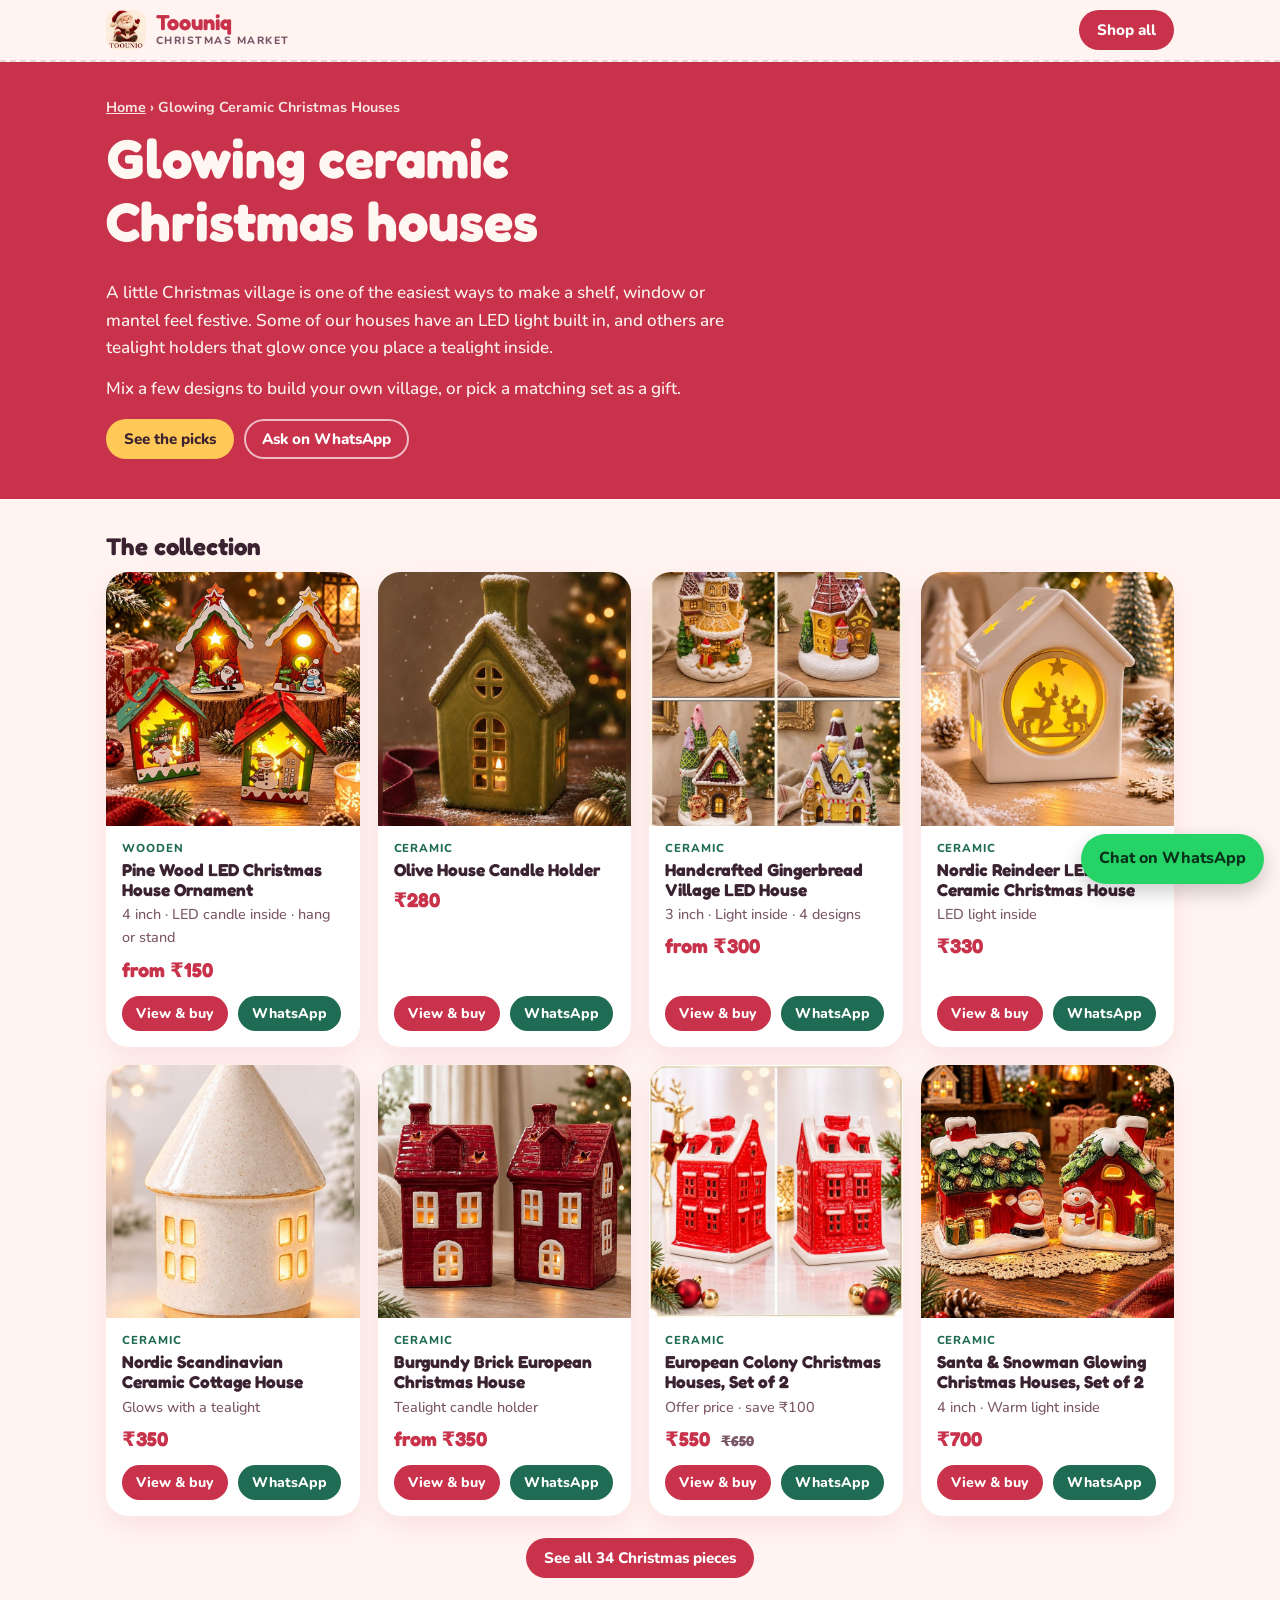
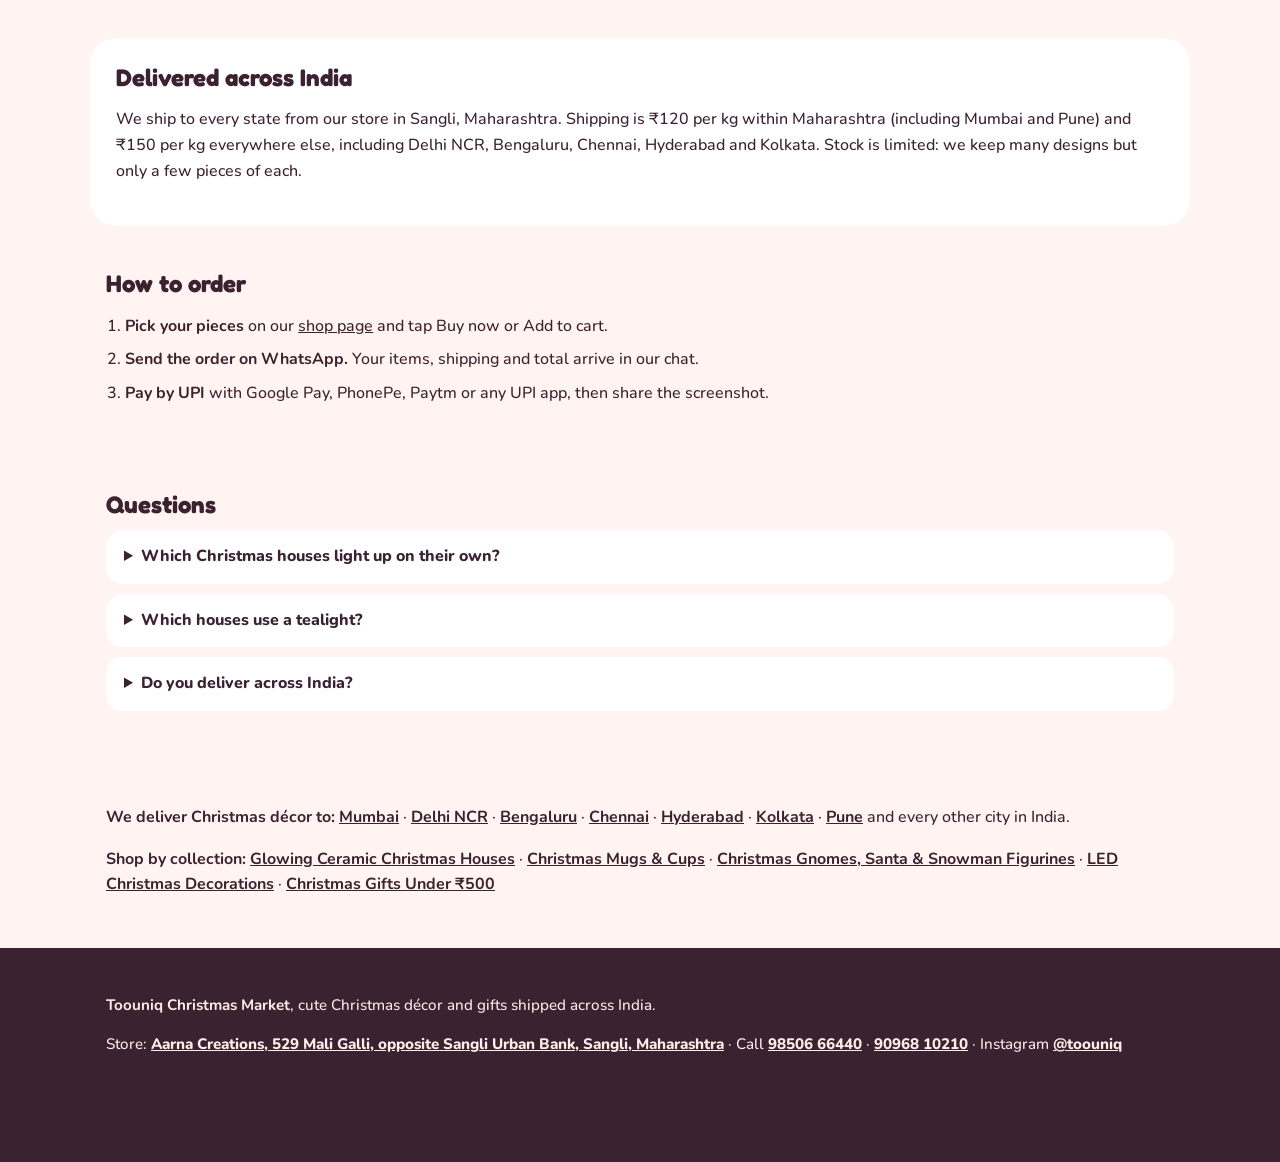
==== ceramic-christmas-houses/index.html @ 868898bf "SEO: metro city landing pages, collection pages, homepage fixes - Homepage: keyword title/meta/OG, s" ====
<!doctype html>
<html lang="en-IN">
<head>
<meta charset="utf-8">
<meta name="viewport" content="width=device-width, initial-scale=1">
<title>Glowing Ceramic Christmas Houses Online India | Toouniq</title>
<meta name="description" content="Ceramic Christmas houses that glow: LED and tealight village houses, Nordic cottages and European houses from ₹150. Delivered across India. Order on WhatsApp.">
<link rel="canonical" href="https://toouniq.github.io/toouniqxmas-/ceramic-christmas-houses/">
<meta name="theme-color" content="#c8324b">
<meta property="og:type" content="website">
<meta property="og:site_name" content="Toouniq Christmas Market">
<meta property="og:title" content="Glowing Ceramic Christmas Houses Online India | Toouniq">
<meta property="og:description" content="Ceramic Christmas houses that glow: LED and tealight village houses, Nordic cottages and European houses from ₹150. Delivered across India. Order on WhatsApp.">
<meta property="og:url" content="https://toouniq.github.io/toouniqxmas-/ceramic-christmas-houses/">
<meta property="og:image" content="https://toouniq.github.io/toouniqxmas-/og.jpg">
<meta property="og:locale" content="en_IN">
<meta name="twitter:card" content="summary_large_image">
<link rel="icon" href="../img/santa-avatar.jpg">
<link rel="preconnect" href="https://fonts.googleapis.com">
<link rel="preconnect" href="https://fonts.gstatic.com" crossorigin>
<link rel="stylesheet" href="https://fonts.googleapis.com/css2?family=Fredoka:wght@600;700&family=Nunito:wght@500;700;800&display=swap">
<link rel="stylesheet" href="../assets/pages.css">
<script type="application/ld+json">{"@context": "https://schema.org", "@graph": [{"@type": "CollectionPage", "@id": "https://toouniq.github.io/toouniqxmas-/ceramic-christmas-houses/", "url": "https://toouniq.github.io/toouniqxmas-/ceramic-christmas-houses/", "name": "Glowing Ceramic Christmas Houses Online India | Toouniq", "description": "Ceramic Christmas houses that glow: LED and tealight village houses, Nordic cottages and European houses from ₹150. Delivered across India. Order on WhatsApp.", "inLanguage": "en-IN", "isPartOf": {"@type": "WebSite", "url": "https://toouniq.github.io/toouniqxmas-/", "name": "Toouniq Christmas Market"}, "about": {"@id": "https://toouniq.github.io/toouniqxmas-/#shop"}}, {"@type": "BreadcrumbList", "itemListElement": [{"@type": "ListItem", "position": 1, "name": "Toouniq Christmas Market", "item": "https://toouniq.github.io/toouniqxmas-/"}, {"@type": "ListItem", "position": 2, "name": "Glowing Ceramic Christmas Houses", "item": "https://toouniq.github.io/toouniqxmas-/ceramic-christmas-houses/"}]}, {"@type": "ItemList", "name": "Glowing ceramic Christmas houses", "itemListElement": [{"@type": "ListItem", "position": 1, "item": {"@type": "Product", "name": "Pine Wood LED Christmas House Ornament", "image": "https://toouniq.github.io/toouniqxmas-/img/pine-house-all.jpg", "material": "Wooden", "brand": {"@type": "Brand", "name": "Toouniq"}, "url": "https://toouniq.github.io/toouniqxmas-/#pine-wood-led-christmas-house-ornament", "offers": {"@type": "AggregateOffer", "lowPrice": "150", "highPrice": "600", "offerCount": 5, "priceCurrency": "INR", "availability": "https://schema.org/InStock", "url": "https://toouniq.github.io/toouniqxmas-/#pine-wood-led-christmas-house-ornament"}}}, {"@type": "ListItem", "position": 2, "item": {"@type": "Product", "name": "Olive House Candle Holder", "image": "https://toouniq.github.io/toouniqxmas-/img/olive-house-candle-holder.jpg", "material": "Ceramic", "brand": {"@type": "Brand", "name": "Toouniq"}, "url": "https://toouniq.github.io/toouniqxmas-/#olive-house-candle-holder", "offers": {"@type": "Offer", "price": "280", "priceCurrency": "INR", "availability": "https://schema.org/InStock", "url": "https://toouniq.github.io/toouniqxmas-/#olive-house-candle-holder"}}}, {"@type": "ListItem", "position": 3, "item": {"@type": "Product", "name": "Handcrafted Gingerbread Village LED House", "image": "https://toouniq.github.io/toouniqxmas-/img/gb-house-set4.jpg", "material": "Ceramic", "brand": {"@type": "Brand", "name": "Toouniq"}, "url": "https://toouniq.github.io/toouniqxmas-/#handcrafted-gingerbread-village-led-house", "offers": {"@type": "AggregateOffer", "lowPrice": "300", "highPrice": "1000", "offerCount": 5, "priceCurrency": "INR", "availability": "https://schema.org/InStock", "url": "https://toouniq.github.io/toouniqxmas-/#handcrafted-gingerbread-village-led-house"}}}, {"@type": "ListItem", "position": 4, "item": {"@type": "Product", "name": "Nordic Reindeer LED Ceramic Christmas House", "image": "https://toouniq.github.io/toouniqxmas-/img/nordic-reindeer-led-house.jpg", "material": "Ceramic", "brand": {"@type": "Brand", "name": "Toouniq"}, "url": "https://toouniq.github.io/toouniqxmas-/#nordic-reindeer-led-ceramic-christmas-house", "offers": {"@type": "Offer", "price": "330", "priceCurrency": "INR", "availability": "https://schema.org/InStock", "url": "https://toouniq.github.io/toouniqxmas-/#nordic-reindeer-led-ceramic-christmas-house"}}}, {"@type": "ListItem", "position": 5, "item": {"@type": "Product", "name": "Nordic Scandinavian Ceramic Cottage House", "image": "https://toouniq.github.io/toouniqxmas-/img/nordic-cottage-1.jpg", "material": "Ceramic", "brand": {"@type": "Brand", "name": "Toouniq"}, "url": "https://toouniq.github.io/toouniqxmas-/#nordic-scandinavian-ceramic-cottage-house", "offers": {"@type": "Offer", "price": "350", "priceCurrency": "INR", "availability": "https://schema.org/InStock", "url": "https://toouniq.github.io/toouniqxmas-/#nordic-scandinavian-ceramic-cottage-house"}}}, {"@type": "ListItem", "position": 6, "item": {"@type": "Product", "name": "Burgundy Brick European Christmas House", "image": "https://toouniq.github.io/toouniqxmas-/img/brick-house-pair.jpg", "material": "Ceramic", "brand": {"@type": "Brand", "name": "Toouniq"}, "url": "https://toouniq.github.io/toouniqxmas-/#burgundy-brick-european-christmas-house", "offers": {"@type": "AggregateOffer", "lowPrice": "350", "highPrice": "600", "offerCount": 2, "priceCurrency": "INR", "availability": "https://schema.org/InStock", "url": "https://toouniq.github.io/toouniqxmas-/#burgundy-brick-european-christmas-house"}}}, {"@type": "ListItem", "position": 7, "item": {"@type": "Product", "name": "European Colony Christmas Houses, Set of 2", "image": "https://toouniq.github.io/toouniqxmas-/img/european-colony-houses.jpg", "material": "Ceramic", "brand": {"@type": "Brand", "name": "Toouniq"}, "url": "https://toouniq.github.io/toouniqxmas-/#european-colony-christmas-houses-set-of-2", "offers": {"@type": "Offer", "price": "550", "priceCurrency": "INR", "availability": "https://schema.org/InStock", "url": "https://toouniq.github.io/toouniqxmas-/#european-colony-christmas-houses-set-of-2"}}}, {"@type": "ListItem", "position": 8, "item": {"@type": "Product", "name": "Santa & Snowman Glowing Christmas Houses, Set of 2", "image": "https://toouniq.github.io/toouniqxmas-/img/santa-snowman-glow-houses.jpg", "material": "Ceramic", "brand": {"@type": "Brand", "name": "Toouniq"}, "url": "https://toouniq.github.io/toouniqxmas-/#santa-snowman-glowing-christmas-houses-set-of-2", "offers": {"@type": "Offer", "price": "700", "priceCurrency": "INR", "availability": "https://schema.org/InStock", "url": "https://toouniq.github.io/toouniqxmas-/#santa-snowman-glowing-christmas-houses-set-of-2"}}}]}, {"@type": "FAQPage", "mainEntity": [{"@type": "Question", "name": "Which Christmas houses light up on their own?", "acceptedAnswer": {"@type": "Answer", "text": "The Nordic Reindeer LED Ceramic Christmas House, the Santa & Snowman Glowing Christmas Houses, the Handcrafted Gingerbread Village LED Houses and the Pine Wood LED cottages have a light inside."}}, {"@type": "Question", "name": "Which houses use a tealight?", "acceptedAnswer": {"@type": "Answer", "text": "The Burgundy Brick European Christmas House, the Olive House Candle Holder and the Nordic Scandinavian Ceramic Cottage are tealight holders that glow when you place a tealight inside."}}, {"@type": "Question", "name": "Do you deliver across India?", "acceptedAnswer": {"@type": "Answer", "text": "Yes. Shipping is ₹120 per kg within Maharashtra and ₹150 per kg for all other states, rounded up to the next full kg."}}]}]}</script>
</head>
<body>
<header class="top"><div class="wrap">
  <a class="brand" href="../"><img src="../img/toouniq-logo.jpg" alt="Toouniq logo" width="40" height="40"><span><b>Toouniq</b><small>Christmas Market</small></span></a>
  <a class="b b-cran" href="../#shop">Shop all</a>
</div></header>
<main>
<section class="hero"><div class="wrap">
  <nav class="crumbs" aria-label="Breadcrumb"><a href="../">Home</a> › <span>Glowing Ceramic Christmas Houses</span></nav>
  <h1>Glowing ceramic Christmas houses</h1>
  <p class="lead">A little Christmas village is one of the easiest ways to make a shelf, window or mantel feel festive. Some of our houses have an LED light built in, and others are tealight holders that glow once you place a tealight inside.</p><p class="lead">Mix a few designs to build your own village, or pick a matching set as a gift.</p>
  <div class="acts"><a class="b b-gold" href="#picks">See the picks</a><a class="b b-ghost" href="https://wa.me/919096810210?text=Hi%20Toouniq%21%20I%20have%20a%20question%20about%20Christmas%20d%C3%A9cor." target="_blank" rel="noopener">Ask on WhatsApp</a></div>
</div></section>
<section class="wrap sec" id="picks">
  <h2>The collection</h2>
  <div class="grid">
<article class="pc">
  <a href="../#pine-wood-led-christmas-house-ornament"><img src="../img/pine-house-all.jpg" alt="Pine Wood LED Christmas House Ornament, wooden Christmas décor" width="400" height="400" loading="lazy"></a>
  <div class="pi"><span class="mat">Wooden</span>
    <h3><a href="../#pine-wood-led-christmas-house-ornament">Pine Wood LED Christmas House Ornament</a></h3>
    <p class="note">4 inch · LED candle inside · hang or stand</p>
    <p class="price">from ₹150</p>
    <div class="acts"><a class="b b-cran" href="../#pine-wood-led-christmas-house-ornament">View &amp; buy</a><a class="b b-pine" href="https://wa.me/919096810210?text=Hi%20Toouniq%21%20I%27d%20like%20to%20order%3A%20Pine%20Wood%20LED%20Christmas%20House%20Ornament%20%28from%20%E2%82%B9150%29." target="_blank" rel="noopener">WhatsApp</a></div>
  </div>
</article>
<article class="pc">
  <a href="../#olive-house-candle-holder"><img src="../img/olive-house-candle-holder.jpg" alt="Olive House Candle Holder, ceramic Christmas décor" width="400" height="400" loading="lazy"></a>
  <div class="pi"><span class="mat">Ceramic</span>
    <h3><a href="../#olive-house-candle-holder">Olive House Candle Holder</a></h3>
    
    <p class="price">₹280</p>
    <div class="acts"><a class="b b-cran" href="../#olive-house-candle-holder">View &amp; buy</a><a class="b b-pine" href="https://wa.me/919096810210?text=Hi%20Toouniq%21%20I%27d%20like%20to%20order%3A%20Olive%20House%20Candle%20Holder%20%28%E2%82%B9280%29." target="_blank" rel="noopener">WhatsApp</a></div>
  </div>
</article>
<article class="pc">
  <a href="../#handcrafted-gingerbread-village-led-house"><img src="../img/gb-house-set4.jpg" alt="Handcrafted Gingerbread Village LED House, ceramic Christmas décor" width="400" height="400" loading="lazy"></a>
  <div class="pi"><span class="mat">Ceramic</span>
    <h3><a href="../#handcrafted-gingerbread-village-led-house">Handcrafted Gingerbread Village LED House</a></h3>
    <p class="note">3 inch · Light inside · 4 designs</p>
    <p class="price">from ₹300</p>
    <div class="acts"><a class="b b-cran" href="../#handcrafted-gingerbread-village-led-house">View &amp; buy</a><a class="b b-pine" href="https://wa.me/919096810210?text=Hi%20Toouniq%21%20I%27d%20like%20to%20order%3A%20Handcrafted%20Gingerbread%20Village%20LED%20House%20%28from%20%E2%82%B9300%29." target="_blank" rel="noopener">WhatsApp</a></div>
  </div>
</article>
<article class="pc">
  <a href="../#nordic-reindeer-led-ceramic-christmas-house"><img src="../img/nordic-reindeer-led-house.jpg" alt="Nordic Reindeer LED Ceramic Christmas House, ceramic Christmas décor" width="400" height="400" loading="lazy"></a>
  <div class="pi"><span class="mat">Ceramic</span>
    <h3><a href="../#nordic-reindeer-led-ceramic-christmas-house">Nordic Reindeer LED Ceramic Christmas House</a></h3>
    <p class="note">LED light inside</p>
    <p class="price">₹330</p>
    <div class="acts"><a class="b b-cran" href="../#nordic-reindeer-led-ceramic-christmas-house">View &amp; buy</a><a class="b b-pine" href="https://wa.me/919096810210?text=Hi%20Toouniq%21%20I%27d%20like%20to%20order%3A%20Nordic%20Reindeer%20LED%20Ceramic%20Christmas%20House%20%28%E2%82%B9330%29." target="_blank" rel="noopener">WhatsApp</a></div>
  </div>
</article>
<article class="pc">
  <a href="../#nordic-scandinavian-ceramic-cottage-house"><img src="../img/nordic-cottage-1.jpg" alt="Nordic Scandinavian Ceramic Cottage House, ceramic Christmas décor" width="400" height="400" loading="lazy"></a>
  <div class="pi"><span class="mat">Ceramic</span>
    <h3><a href="../#nordic-scandinavian-ceramic-cottage-house">Nordic Scandinavian Ceramic Cottage House</a></h3>
    <p class="note">Glows with a tealight</p>
    <p class="price">₹350</p>
    <div class="acts"><a class="b b-cran" href="../#nordic-scandinavian-ceramic-cottage-house">View &amp; buy</a><a class="b b-pine" href="https://wa.me/919096810210?text=Hi%20Toouniq%21%20I%27d%20like%20to%20order%3A%20Nordic%20Scandinavian%20Ceramic%20Cottage%20House%20%28%E2%82%B9350%29." target="_blank" rel="noopener">WhatsApp</a></div>
  </div>
</article>
<article class="pc">
  <a href="../#burgundy-brick-european-christmas-house"><img src="../img/brick-house-pair.jpg" alt="Burgundy Brick European Christmas House, ceramic Christmas décor" width="400" height="400" loading="lazy"></a>
  <div class="pi"><span class="mat">Ceramic</span>
    <h3><a href="../#burgundy-brick-european-christmas-house">Burgundy Brick European Christmas House</a></h3>
    <p class="note">Tealight candle holder</p>
    <p class="price">from ₹350</p>
    <div class="acts"><a class="b b-cran" href="../#burgundy-brick-european-christmas-house">View &amp; buy</a><a class="b b-pine" href="https://wa.me/919096810210?text=Hi%20Toouniq%21%20I%27d%20like%20to%20order%3A%20Burgundy%20Brick%20European%20Christmas%20House%20%28from%20%E2%82%B9350%29." target="_blank" rel="noopener">WhatsApp</a></div>
  </div>
</article>
<article class="pc">
  <a href="../#european-colony-christmas-houses-set-of-2"><img src="../img/european-colony-houses.jpg" alt="European Colony Christmas Houses, Set of 2, ceramic Christmas décor" width="400" height="400" loading="lazy"></a>
  <div class="pi"><span class="mat">Ceramic</span>
    <h3><a href="../#european-colony-christmas-houses-set-of-2">European Colony Christmas Houses, Set of 2</a></h3>
    <p class="note">Offer price · save ₹100</p>
    <p class="price">₹550 <s>₹650</s></p>
    <div class="acts"><a class="b b-cran" href="../#european-colony-christmas-houses-set-of-2">View &amp; buy</a><a class="b b-pine" href="https://wa.me/919096810210?text=Hi%20Toouniq%21%20I%27d%20like%20to%20order%3A%20European%20Colony%20Christmas%20Houses%2C%20Set%20of%202%20%28%E2%82%B9550%29." target="_blank" rel="noopener">WhatsApp</a></div>
  </div>
</article>
<article class="pc">
  <a href="../#santa-snowman-glowing-christmas-houses-set-of-2"><img src="../img/santa-snowman-glow-houses.jpg" alt="Santa &amp; Snowman Glowing Christmas Houses, Set of 2, ceramic Christmas décor" width="400" height="400" loading="lazy"></a>
  <div class="pi"><span class="mat">Ceramic</span>
    <h3><a href="../#santa-snowman-glowing-christmas-houses-set-of-2">Santa &amp; Snowman Glowing Christmas Houses, Set of 2</a></h3>
    <p class="note">4 inch · Warm light inside</p>
    <p class="price">₹700</p>
    <div class="acts"><a class="b b-cran" href="../#santa-snowman-glowing-christmas-houses-set-of-2">View &amp; buy</a><a class="b b-pine" href="https://wa.me/919096810210?text=Hi%20Toouniq%21%20I%27d%20like%20to%20order%3A%20Santa%20%26%20Snowman%20Glowing%20Christmas%20Houses%2C%20Set%20of%202%20%28%E2%82%B9700%29." target="_blank" rel="noopener">WhatsApp</a></div>
  </div>
</article>
  </div>
  <p class="more"><a class="b b-cran" href="../#shop">See all 34 Christmas pieces</a></p>
</section>
<section class="wrap sec panel">
  <h2>Delivered across India</h2>
  <p>We ship to every state from our store in Sangli, Maharashtra. Shipping is ₹120 per kg within Maharashtra (including Mumbai and Pune) and ₹150 per kg everywhere else, including Delhi NCR, Bengaluru, Chennai, Hyderabad and Kolkata. Stock is limited: we keep many designs but only a few pieces of each.</p>
</section>
<section class="wrap sec">
  <h2>How to order</h2>
  <ol class="steps">
    <li><b>Pick your pieces</b> on our <a href="../#shop">shop page</a> and tap Buy now or Add to cart.</li>
    <li><b>Send the order on WhatsApp.</b> Your items, shipping and total arrive in our chat.</li>
    <li><b>Pay by UPI</b> with Google Pay, PhonePe, Paytm or any UPI app, then share the screenshot.</li>
  </ol>
</section>
<section class="wrap sec faq">
  <h2>Questions</h2>
  <details><summary>Which Christmas houses light up on their own?</summary><p>The Nordic Reindeer LED Ceramic Christmas House, the Santa &amp; Snowman Glowing Christmas Houses, the Handcrafted Gingerbread Village LED Houses and the Pine Wood LED cottages have a light inside.</p></details><details><summary>Which houses use a tealight?</summary><p>The Burgundy Brick European Christmas House, the Olive House Candle Holder and the Nordic Scandinavian Ceramic Cottage are tealight holders that glow when you place a tealight inside.</p></details><details><summary>Do you deliver across India?</summary><p>Yes. Shipping is ₹120 per kg within Maharashtra and ₹150 per kg for all other states, rounded up to the next full kg.</p></details>
</section>
<section class="wrap sec links">
  <p><b>We deliver Christmas décor to:</b> <a href="../christmas-decor-mumbai/">Mumbai</a> · <a href="../christmas-decor-delhi-ncr/">Delhi NCR</a> · <a href="../christmas-decor-bengaluru/">Bengaluru</a> · <a href="../christmas-decor-chennai/">Chennai</a> · <a href="../christmas-decor-hyderabad/">Hyderabad</a> · <a href="../christmas-decor-kolkata/">Kolkata</a> · <a href="../christmas-decor-pune/">Pune</a> and every other city in India.</p>
  <p><b>Shop by collection:</b> <a href="../ceramic-christmas-houses/">Glowing Ceramic Christmas Houses</a> · <a href="../christmas-mugs/">Christmas Mugs & Cups</a> · <a href="../christmas-gnomes-santa-snowman/">Christmas Gnomes, Santa & Snowman Figurines</a> · <a href="../christmas-led-decorations/">LED Christmas Decorations</a> · <a href="../christmas-gifts-under-500/">Christmas Gifts Under ₹500</a></p>
</section>
</main>
<footer class="foot"><div class="wrap">
  <p><b>Toouniq Christmas Market</b>, cute Christmas décor and gifts shipped across India.</p>
  <p>Store: <a href="https://maps.app.goo.gl/FKpYqjHd3P21dk3g6" target="_blank" rel="noopener">Aarna Creations, 529 Mali Galli, opposite Sangli Urban Bank, Sangli, Maharashtra</a> · Call <a href="tel:+919850666440">98506 66440</a> · <a href="tel:+919096810210">90968 10210</a> · Instagram <a href="https://www.instagram.com/toouniq/" target="_blank" rel="noopener">@toouniq</a></p>
</div></footer>
<a class="fab" href="https://wa.me/919096810210" target="_blank" rel="noopener" aria-label="Chat on WhatsApp">Chat on WhatsApp</a>
</body>
</html>
---- assets/pages.css ----
:root{--bg:#fff4f1;--surface:#fff;--surface-2:#ffe8e3;--ink:#3b2230;--soft:#7b5667;--line:#3b223022;--cran:#c8324b;--pine:#1f6b53;--gold:#ffc857;--fd:"Fredoka","Trebuchet MS",system-ui,sans-serif;--fb:"Nunito",system-ui,-apple-system,"Segoe UI",sans-serif}
*,*::before,*::after{box-sizing:border-box}
body{margin:0;background:var(--bg);color:var(--ink);font:500 16px/1.6 var(--fb)}
h1,h2,h3{font-family:var(--fd);line-height:1.15;margin:0 0 .5em}
a{color:inherit}
img{max-width:100%;height:auto;display:block}
.wrap{max-width:1100px;margin-inline:auto;padding-inline:16px}
.top{position:sticky;top:0;z-index:5;background:#fff4f1ee;backdrop-filter:blur(8px);border-bottom:2px dashed var(--line)}
.top .wrap{display:flex;align-items:center;justify-content:space-between;gap:12px;padding-block:10px}
.brand{display:flex;align-items:center;gap:10px;text-decoration:none}
.brand img{border-radius:12px}
.brand b{display:block;font:700 1.35rem/1 var(--fd);color:var(--cran)}
.brand small{display:block;font:800 .66rem/1.3 var(--fb);letter-spacing:.14em;text-transform:uppercase;color:var(--soft)}
.b{display:inline-flex;align-items:center;justify-content:center;border-radius:999px;padding:10px 18px;font:800 .95rem var(--fb);text-decoration:none;border:0}
.b-cran{background:var(--cran);color:#fff}.b-pine{background:var(--pine);color:#fff}.b-gold{background:var(--gold);color:#3b2230}.b-ghost{color:#fff;box-shadow:inset 0 0 0 2px #fffa}
.hero{background:var(--cran);color:#fff7f2;padding:34px 0 40px}
.hero h1{font-size:clamp(2rem,5.5vw,3.4rem);max-width:20ch;margin-top:8px}
.crumbs{font-weight:700;font-size:.9rem;opacity:.9}.crumbs a{color:inherit}
.lead{max-width:62ch;font-size:1.07rem;margin:0 0 .8em}
.acts{display:flex;flex-wrap:wrap;gap:10px;margin-top:16px}
.sec{padding-block:34px}
.grid{display:grid;grid-template-columns:repeat(auto-fill,minmax(230px,1fr));gap:18px}
.pc{background:var(--surface);border-radius:22px;overflow:hidden;box-shadow:0 10px 26px #c8324b18;display:flex;flex-direction:column}
.pc img{aspect-ratio:1;object-fit:cover;width:100%;background:var(--surface-2)}
.pi{padding:14px 16px 16px;display:flex;flex-direction:column;gap:4px;flex:1}
.pi h3{font-size:1.08rem;margin:0}.pi h3 a{text-decoration:none}
.mat{font:800 .72rem var(--fb);letter-spacing:.08em;text-transform:uppercase;color:var(--pine)}
.note{color:var(--soft);font-size:.9rem;margin:0}
.price{font:700 1.25rem var(--fd);color:var(--cran);margin:4px 0 0}.price s{color:var(--soft);font-size:.9rem;margin-left:6px}
.pi .acts{margin-top:auto;padding-top:10px}.pi .b{padding:8px 14px;font-size:.88rem}
.more{text-align:center;margin-top:22px}
.panel{background:var(--surface);border-radius:26px;padding:26px;margin-block:10px}
table{border-collapse:collapse;width:100%;margin:12px 0;font-size:.95rem}
th,td{text-align:left;padding:10px 8px;border-bottom:1px solid var(--line)}th{font-weight:800}
.steps{padding-left:1.2em}.steps li{margin-bottom:8px}
.faq details{background:var(--surface);border-radius:16px;padding:14px 18px;margin-bottom:10px}
.faq summary{font-weight:800;cursor:pointer}.faq details p{margin:.6em 0 0}
.links a{font-weight:700}
.foot{background:var(--ink);color:#fdeee9;padding:30px 0 90px;font-size:.95rem}.foot a{color:inherit;font-weight:800}
.fab{position:fixed;right:16px;bottom:16px;background:#25d366;color:#08331a;font-weight:800;padding:12px 18px;border-radius:999px;text-decoration:none;box-shadow:0 8px 20px #0003}
:focus-visible{outline:3px solid var(--pine);outline-offset:3px}
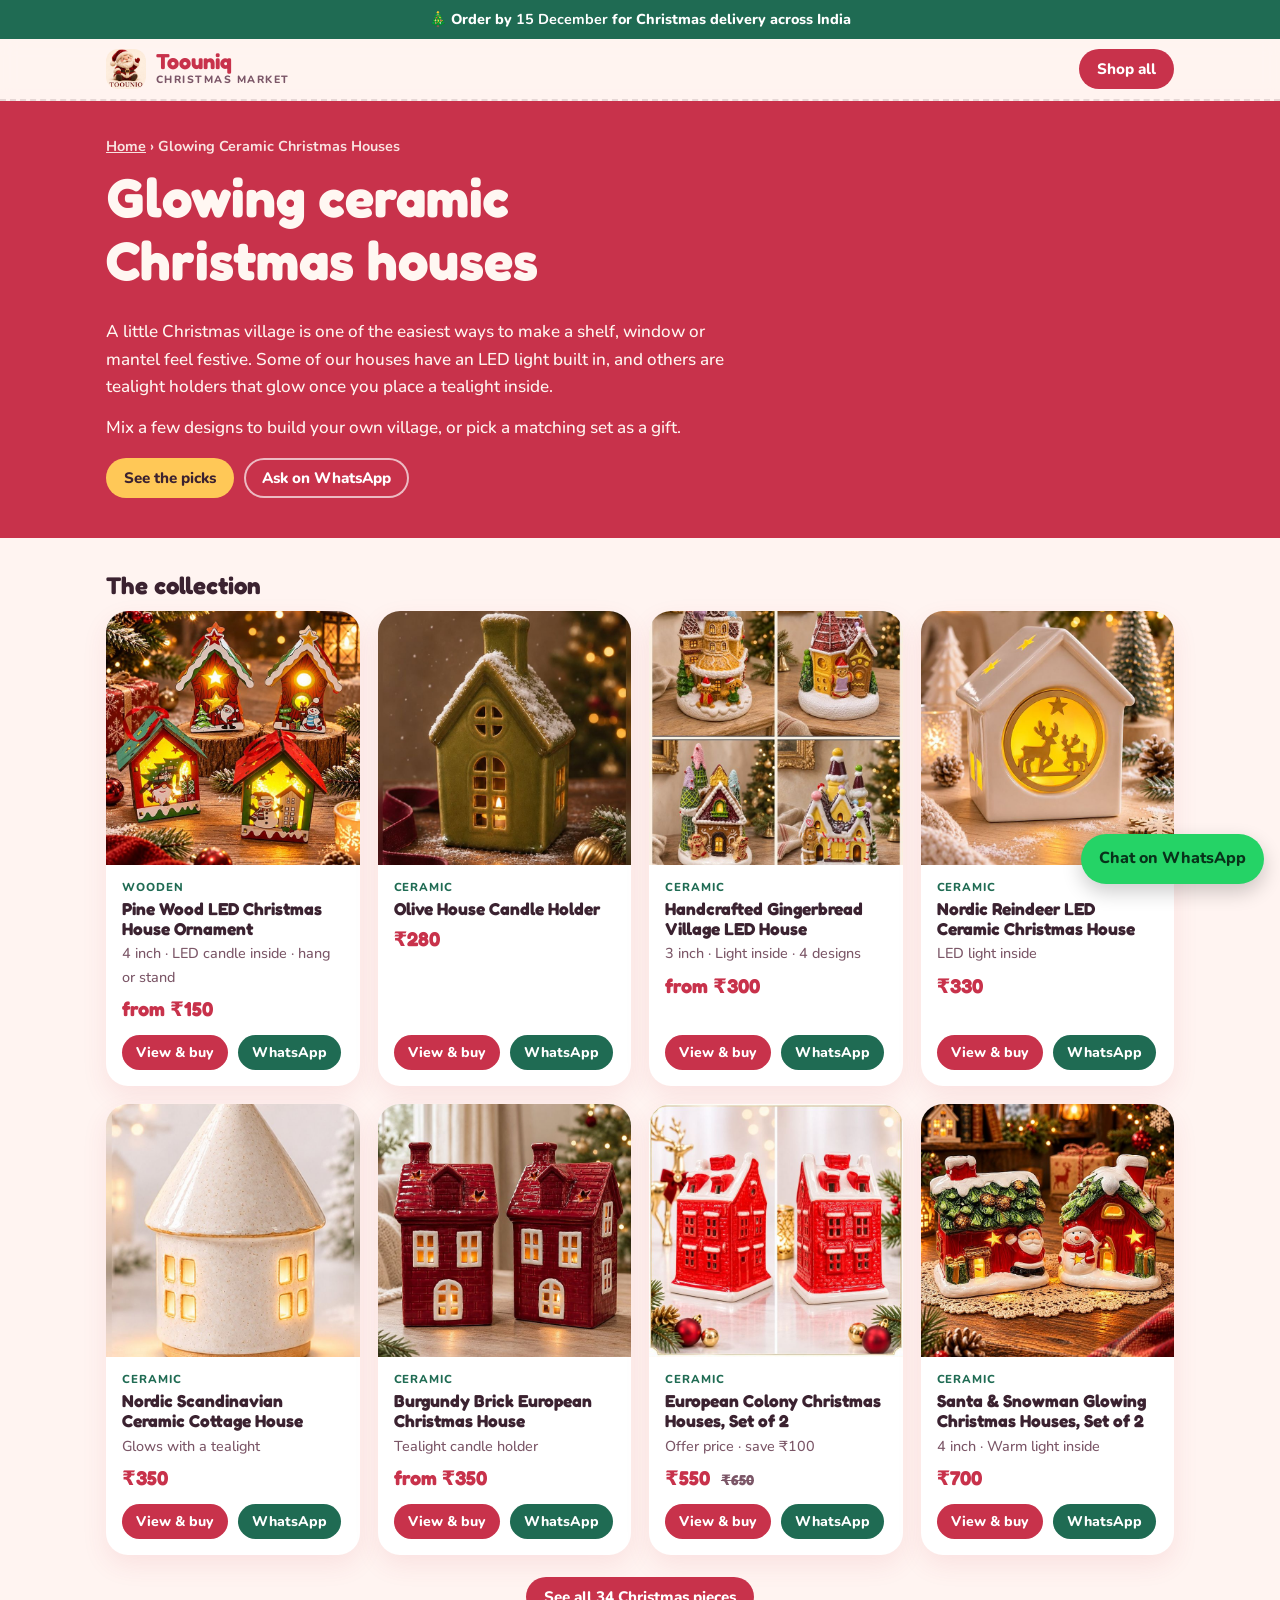
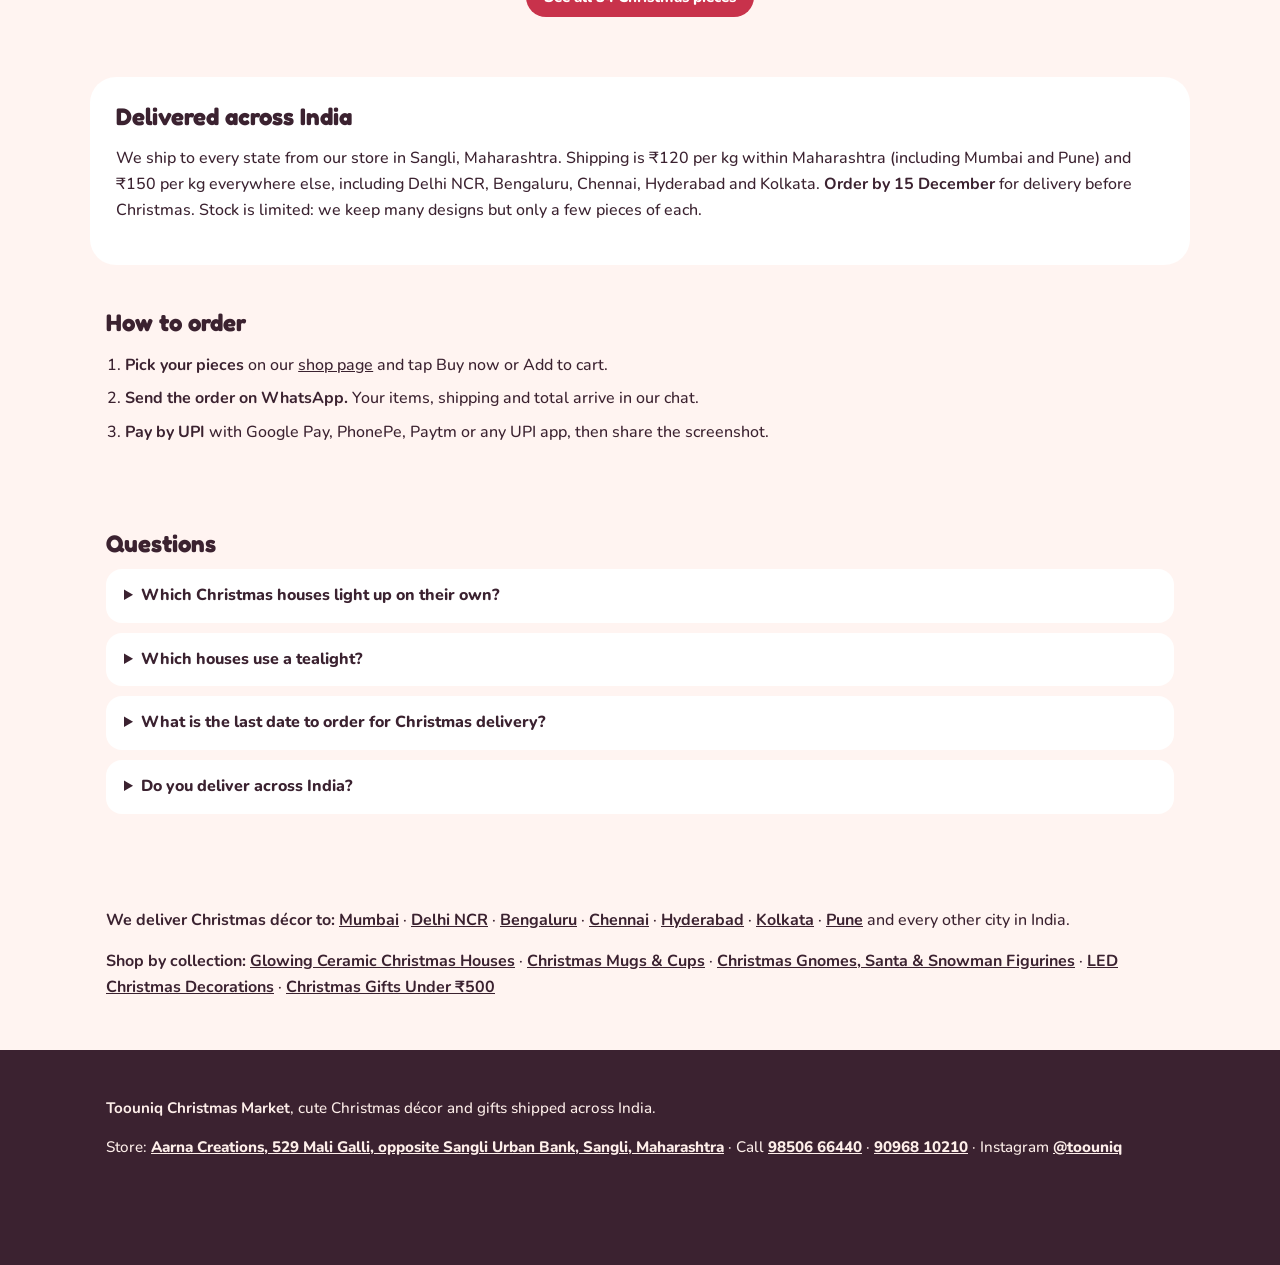
==== commit 7cbf5a5c: "Add 15 December Christmas order cut-off to all pages Co-Authored-By: Claude Opus 5.5 <noreply@anthro" ====
--- a/ceramic-christmas-houses/index.html
+++ b/ceramic-christmas-houses/index.html
@@ -20,9 +20,10 @@
 <link rel="preconnect" href="https://fonts.gstatic.com" crossorigin>
 <link rel="stylesheet" href="https://fonts.googleapis.com/css2?family=Fredoka:wght@600;700&family=Nunito:wght@500;700;800&display=swap">
 <link rel="stylesheet" href="../assets/pages.css">
-<script type="application/ld+json">{"@context": "https://schema.org", "@graph": [{"@type": "CollectionPage", "@id": "https://toouniq.github.io/toouniqxmas-/ceramic-christmas-houses/", "url": "https://toouniq.github.io/toouniqxmas-/ceramic-christmas-houses/", "name": "Glowing Ceramic Christmas Houses Online India | Toouniq", "description": "Ceramic Christmas houses that glow: LED and tealight village houses, Nordic cottages and European houses from ₹150. Delivered across India. Order on WhatsApp.", "inLanguage": "en-IN", "isPartOf": {"@type": "WebSite", "url": "https://toouniq.github.io/toouniqxmas-/", "name": "Toouniq Christmas Market"}, "about": {"@id": "https://toouniq.github.io/toouniqxmas-/#shop"}}, {"@type": "BreadcrumbList", "itemListElement": [{"@type": "ListItem", "position": 1, "name": "Toouniq Christmas Market", "item": "https://toouniq.github.io/toouniqxmas-/"}, {"@type": "ListItem", "position": 2, "name": "Glowing Ceramic Christmas Houses", "item": "https://toouniq.github.io/toouniqxmas-/ceramic-christmas-houses/"}]}, {"@type": "ItemList", "name": "Glowing ceramic Christmas houses", "itemListElement": [{"@type": "ListItem", "position": 1, "item": {"@type": "Product", "name": "Pine Wood LED Christmas House Ornament", "image": "https://toouniq.github.io/toouniqxmas-/img/pine-house-all.jpg", "material": "Wooden", "brand": {"@type": "Brand", "name": "Toouniq"}, "url": "https://toouniq.github.io/toouniqxmas-/#pine-wood-led-christmas-house-ornament", "offers": {"@type": "AggregateOffer", "lowPrice": "150", "highPrice": "600", "offerCount": 5, "priceCurrency": "INR", "availability": "https://schema.org/InStock", "url": "https://toouniq.github.io/toouniqxmas-/#pine-wood-led-christmas-house-ornament"}}}, {"@type": "ListItem", "position": 2, "item": {"@type": "Product", "name": "Olive House Candle Holder", "image": "https://toouniq.github.io/toouniqxmas-/img/olive-house-candle-holder.jpg", "material": "Ceramic", "brand": {"@type": "Brand", "name": "Toouniq"}, "url": "https://toouniq.github.io/toouniqxmas-/#olive-house-candle-holder", "offers": {"@type": "Offer", "price": "280", "priceCurrency": "INR", "availability": "https://schema.org/InStock", "url": "https://toouniq.github.io/toouniqxmas-/#olive-house-candle-holder"}}}, {"@type": "ListItem", "position": 3, "item": {"@type": "Product", "name": "Handcrafted Gingerbread Village LED House", "image": "https://toouniq.github.io/toouniqxmas-/img/gb-house-set4.jpg", "material": "Ceramic", "brand": {"@type": "Brand", "name": "Toouniq"}, "url": "https://toouniq.github.io/toouniqxmas-/#handcrafted-gingerbread-village-led-house", "offers": {"@type": "AggregateOffer", "lowPrice": "300", "highPrice": "1000", "offerCount": 5, "priceCurrency": "INR", "availability": "https://schema.org/InStock", "url": "https://toouniq.github.io/toouniqxmas-/#handcrafted-gingerbread-village-led-house"}}}, {"@type": "ListItem", "position": 4, "item": {"@type": "Product", "name": "Nordic Reindeer LED Ceramic Christmas House", "image": "https://toouniq.github.io/toouniqxmas-/img/nordic-reindeer-led-house.jpg", "material": "Ceramic", "brand": {"@type": "Brand", "name": "Toouniq"}, "url": "https://toouniq.github.io/toouniqxmas-/#nordic-reindeer-led-ceramic-christmas-house", "offers": {"@type": "Offer", "price": "330", "priceCurrency": "INR", "availability": "https://schema.org/InStock", "url": "https://toouniq.github.io/toouniqxmas-/#nordic-reindeer-led-ceramic-christmas-house"}}}, {"@type": "ListItem", "position": 5, "item": {"@type": "Product", "name": "Nordic Scandinavian Ceramic Cottage House", "image": "https://toouniq.github.io/toouniqxmas-/img/nordic-cottage-1.jpg", "material": "Ceramic", "brand": {"@type": "Brand", "name": "Toouniq"}, "url": "https://toouniq.github.io/toouniqxmas-/#nordic-scandinavian-ceramic-cottage-house", "offers": {"@type": "Offer", "price": "350", "priceCurrency": "INR", "availability": "https://schema.org/InStock", "url": "https://toouniq.github.io/toouniqxmas-/#nordic-scandinavian-ceramic-cottage-house"}}}, {"@type": "ListItem", "position": 6, "item": {"@type": "Product", "name": "Burgundy Brick European Christmas House", "image": "https://toouniq.github.io/toouniqxmas-/img/brick-house-pair.jpg", "material": "Ceramic", "brand": {"@type": "Brand", "name": "Toouniq"}, "url": "https://toouniq.github.io/toouniqxmas-/#burgundy-brick-european-christmas-house", "offers": {"@type": "AggregateOffer", "lowPrice": "350", "highPrice": "600", "offerCount": 2, "priceCurrency": "INR", "availability": "https://schema.org/InStock", "url": "https://toouniq.github.io/toouniqxmas-/#burgundy-brick-european-christmas-house"}}}, {"@type": "ListItem", "position": 7, "item": {"@type": "Product", "name": "European Colony Christmas Houses, Set of 2", "image": "https://toouniq.github.io/toouniqxmas-/img/european-colony-houses.jpg", "material": "Ceramic", "brand": {"@type": "Brand", "name": "Toouniq"}, "url": "https://toouniq.github.io/toouniqxmas-/#european-colony-christmas-houses-set-of-2", "offers": {"@type": "Offer", "price": "550", "priceCurrency": "INR", "availability": "https://schema.org/InStock", "url": "https://toouniq.github.io/toouniqxmas-/#european-colony-christmas-houses-set-of-2"}}}, {"@type": "ListItem", "position": 8, "item": {"@type": "Product", "name": "Santa & Snowman Glowing Christmas Houses, Set of 2", "image": "https://toouniq.github.io/toouniqxmas-/img/santa-snowman-glow-houses.jpg", "material": "Ceramic", "brand": {"@type": "Brand", "name": "Toouniq"}, "url": "https://toouniq.github.io/toouniqxmas-/#santa-snowman-glowing-christmas-houses-set-of-2", "offers": {"@type": "Offer", "price": "700", "priceCurrency": "INR", "availability": "https://schema.org/InStock", "url": "https://toouniq.github.io/toouniqxmas-/#santa-snowman-glowing-christmas-houses-set-of-2"}}}]}, {"@type": "FAQPage", "mainEntity": [{"@type": "Question", "name": "Which Christmas houses light up on their own?", "acceptedAnswer": {"@type": "Answer", "text": "The Nordic Reindeer LED Ceramic Christmas House, the Santa & Snowman Glowing Christmas Houses, the Handcrafted Gingerbread Village LED Houses and the Pine Wood LED cottages have a light inside."}}, {"@type": "Question", "name": "Which houses use a tealight?", "acceptedAnswer": {"@type": "Answer", "text": "The Burgundy Brick European Christmas House, the Olive House Candle Holder and the Nordic Scandinavian Ceramic Cottage are tealight holders that glow when you place a tealight inside."}}, {"@type": "Question", "name": "Do you deliver across India?", "acceptedAnswer": {"@type": "Answer", "text": "Yes. Shipping is ₹120 per kg within Maharashtra and ₹150 per kg for all other states, rounded up to the next full kg."}}]}]}</script>
+<script type="application/ld+json">{"@context": "https://schema.org", "@graph": [{"@type": "CollectionPage", "@id": "https://toouniq.github.io/toouniqxmas-/ceramic-christmas-houses/", "url": "https://toouniq.github.io/toouniqxmas-/ceramic-christmas-houses/", "name": "Glowing Ceramic Christmas Houses Online India | Toouniq", "description": "Ceramic Christmas houses that glow: LED and tealight village houses, Nordic cottages and European houses from ₹150. Delivered across India. Order on WhatsApp.", "inLanguage": "en-IN", "isPartOf": {"@type": "WebSite", "url": "https://toouniq.github.io/toouniqxmas-/", "name": "Toouniq Christmas Market"}, "about": {"@id": "https://toouniq.github.io/toouniqxmas-/#shop"}}, {"@type": "BreadcrumbList", "itemListElement": [{"@type": "ListItem", "position": 1, "name": "Toouniq Christmas Market", "item": "https://toouniq.github.io/toouniqxmas-/"}, {"@type": "ListItem", "position": 2, "name": "Glowing Ceramic Christmas Houses", "item": "https://toouniq.github.io/toouniqxmas-/ceramic-christmas-houses/"}]}, {"@type": "ItemList", "name": "Glowing ceramic Christmas houses", "itemListElement": [{"@type": "ListItem", "position": 1, "item": {"@type": "Product", "name": "Pine Wood LED Christmas House Ornament", "image": "https://toouniq.github.io/toouniqxmas-/img/pine-house-all.jpg", "material": "Wooden", "brand": {"@type": "Brand", "name": "Toouniq"}, "url": "https://toouniq.github.io/toouniqxmas-/#pine-wood-led-christmas-house-ornament", "offers": {"@type": "AggregateOffer", "lowPrice": "150", "highPrice": "600", "offerCount": 5, "priceCurrency": "INR", "availability": "https://schema.org/InStock", "url": "https://toouniq.github.io/toouniqxmas-/#pine-wood-led-christmas-house-ornament"}}}, {"@type": "ListItem", "position": 2, "item": {"@type": "Product", "name": "Olive House Candle Holder", "image": "https://toouniq.github.io/toouniqxmas-/img/olive-house-candle-holder.jpg", "material": "Ceramic", "brand": {"@type": "Brand", "name": "Toouniq"}, "url": "https://toouniq.github.io/toouniqxmas-/#olive-house-candle-holder", "offers": {"@type": "Offer", "price": "280", "priceCurrency": "INR", "availability": "https://schema.org/InStock", "url": "https://toouniq.github.io/toouniqxmas-/#olive-house-candle-holder"}}}, {"@type": "ListItem", "position": 3, "item": {"@type": "Product", "name": "Handcrafted Gingerbread Village LED House", "image": "https://toouniq.github.io/toouniqxmas-/img/gb-house-set4.jpg", "material": "Ceramic", "brand": {"@type": "Brand", "name": "Toouniq"}, "url": "https://toouniq.github.io/toouniqxmas-/#handcrafted-gingerbread-village-led-house", "offers": {"@type": "AggregateOffer", "lowPrice": "300", "highPrice": "1000", "offerCount": 5, "priceCurrency": "INR", "availability": "https://schema.org/InStock", "url": "https://toouniq.github.io/toouniqxmas-/#handcrafted-gingerbread-village-led-house"}}}, {"@type": "ListItem", "position": 4, "item": {"@type": "Product", "name": "Nordic Reindeer LED Ceramic Christmas House", "image": "https://toouniq.github.io/toouniqxmas-/img/nordic-reindeer-led-house.jpg", "material": "Ceramic", "brand": {"@type": "Brand", "name": "Toouniq"}, "url": "https://toouniq.github.io/toouniqxmas-/#nordic-reindeer-led-ceramic-christmas-house", "offers": {"@type": "Offer", "price": "330", "priceCurrency": "INR", "availability": "https://schema.org/InStock", "url": "https://toouniq.github.io/toouniqxmas-/#nordic-reindeer-led-ceramic-christmas-house"}}}, {"@type": "ListItem", "position": 5, "item": {"@type": "Product", "name": "Nordic Scandinavian Ceramic Cottage House", "image": "https://toouniq.github.io/toouniqxmas-/img/nordic-cottage-1.jpg", "material": "Ceramic", "brand": {"@type": "Brand", "name": "Toouniq"}, "url": "https://toouniq.github.io/toouniqxmas-/#nordic-scandinavian-ceramic-cottage-house", "offers": {"@type": "Offer", "price": "350", "priceCurrency": "INR", "availability": "https://schema.org/InStock", "url": "https://toouniq.github.io/toouniqxmas-/#nordic-scandinavian-ceramic-cottage-house"}}}, {"@type": "ListItem", "position": 6, "item": {"@type": "Product", "name": "Burgundy Brick European Christmas House", "image": "https://toouniq.github.io/toouniqxmas-/img/brick-house-pair.jpg", "material": "Ceramic", "brand": {"@type": "Brand", "name": "Toouniq"}, "url": "https://toouniq.github.io/toouniqxmas-/#burgundy-brick-european-christmas-house", "offers": {"@type": "AggregateOffer", "lowPrice": "350", "highPrice": "600", "offerCount": 2, "priceCurrency": "INR", "availability": "https://schema.org/InStock", "url": "https://toouniq.github.io/toouniqxmas-/#burgundy-brick-european-christmas-house"}}}, {"@type": "ListItem", "position": 7, "item": {"@type": "Product", "name": "European Colony Christmas Houses, Set of 2", "image": "https://toouniq.github.io/toouniqxmas-/img/european-colony-houses.jpg", "material": "Ceramic", "brand": {"@type": "Brand", "name": "Toouniq"}, "url": "https://toouniq.github.io/toouniqxmas-/#european-colony-christmas-houses-set-of-2", "offers": {"@type": "Offer", "price": "550", "priceCurrency": "INR", "availability": "https://schema.org/InStock", "url": "https://toouniq.github.io/toouniqxmas-/#european-colony-christmas-houses-set-of-2"}}}, {"@type": "ListItem", "position": 8, "item": {"@type": "Product", "name": "Santa & Snowman Glowing Christmas Houses, Set of 2", "image": "https://toouniq.github.io/toouniqxmas-/img/santa-snowman-glow-houses.jpg", "material": "Ceramic", "brand": {"@type": "Brand", "name": "Toouniq"}, "url": "https://toouniq.github.io/toouniqxmas-/#santa-snowman-glowing-christmas-houses-set-of-2", "offers": {"@type": "Offer", "price": "700", "priceCurrency": "INR", "availability": "https://schema.org/InStock", "url": "https://toouniq.github.io/toouniqxmas-/#santa-snowman-glowing-christmas-houses-set-of-2"}}}]}, {"@type": "FAQPage", "mainEntity": [{"@type": "Question", "name": "Which Christmas houses light up on their own?", "acceptedAnswer": {"@type": "Answer", "text": "The Nordic Reindeer LED Ceramic Christmas House, the Santa & Snowman Glowing Christmas Houses, the Handcrafted Gingerbread Village LED Houses and the Pine Wood LED cottages have a light inside."}}, {"@type": "Question", "name": "Which houses use a tealight?", "acceptedAnswer": {"@type": "Answer", "text": "The Burgundy Brick European Christmas House, the Olive House Candle Holder and the Nordic Scandinavian Ceramic Cottage are tealight holders that glow when you place a tealight inside."}}, {"@type": "Question", "name": "What is the last date to order for Christmas delivery?", "acceptedAnswer": {"@type": "Answer", "text": "Order by 15 December for delivery before Christmas anywhere in India."}}, {"@type": "Question", "name": "Do you deliver across India?", "acceptedAnswer": {"@type": "Answer", "text": "Yes. Shipping is ₹120 per kg within Maharashtra and ₹150 per kg for all other states, rounded up to the next full kg."}}]}]}</script>
 </head>
 <body>
+<div class="cutoff">🎄 Order by <b>15 December</b> for Christmas delivery across India</div>
 <header class="top"><div class="wrap">
   <a class="brand" href="../"><img src="../img/toouniq-logo.jpg" alt="Toouniq logo" width="40" height="40"><span><b>Toouniq</b><small>Christmas Market</small></span></a>
   <a class="b b-cran" href="../#shop">Shop all</a>
@@ -114,7 +115,7 @@
 </section>
 <section class="wrap sec panel">
   <h2>Delivered across India</h2>
-  <p>We ship to every state from our store in Sangli, Maharashtra. Shipping is ₹120 per kg within Maharashtra (including Mumbai and Pune) and ₹150 per kg everywhere else, including Delhi NCR, Bengaluru, Chennai, Hyderabad and Kolkata. Stock is limited: we keep many designs but only a few pieces of each.</p>
+  <p>We ship to every state from our store in Sangli, Maharashtra. Shipping is ₹120 per kg within Maharashtra (including Mumbai and Pune) and ₹150 per kg everywhere else, including Delhi NCR, Bengaluru, Chennai, Hyderabad and Kolkata. <b>Order by 15 December</b> for delivery before Christmas. Stock is limited: we keep many designs but only a few pieces of each.</p>
 </section>
 <section class="wrap sec">
   <h2>How to order</h2>
@@ -126,7 +127,7 @@
 </section>
 <section class="wrap sec faq">
   <h2>Questions</h2>
-  <details><summary>Which Christmas houses light up on their own?</summary><p>The Nordic Reindeer LED Ceramic Christmas House, the Santa &amp; Snowman Glowing Christmas Houses, the Handcrafted Gingerbread Village LED Houses and the Pine Wood LED cottages have a light inside.</p></details><details><summary>Which houses use a tealight?</summary><p>The Burgundy Brick European Christmas House, the Olive House Candle Holder and the Nordic Scandinavian Ceramic Cottage are tealight holders that glow when you place a tealight inside.</p></details><details><summary>Do you deliver across India?</summary><p>Yes. Shipping is ₹120 per kg within Maharashtra and ₹150 per kg for all other states, rounded up to the next full kg.</p></details>
+  <details><summary>Which Christmas houses light up on their own?</summary><p>The Nordic Reindeer LED Ceramic Christmas House, the Santa &amp; Snowman Glowing Christmas Houses, the Handcrafted Gingerbread Village LED Houses and the Pine Wood LED cottages have a light inside.</p></details><details><summary>Which houses use a tealight?</summary><p>The Burgundy Brick European Christmas House, the Olive House Candle Holder and the Nordic Scandinavian Ceramic Cottage are tealight holders that glow when you place a tealight inside.</p></details><details><summary>What is the last date to order for Christmas delivery?</summary><p>Order by 15 December for delivery before Christmas anywhere in India.</p></details><details><summary>Do you deliver across India?</summary><p>Yes. Shipping is ₹120 per kg within Maharashtra and ₹150 per kg for all other states, rounded up to the next full kg.</p></details>
 </section>
 <section class="wrap sec links">
   <p><b>We deliver Christmas décor to:</b> <a href="../christmas-decor-mumbai/">Mumbai</a> · <a href="../christmas-decor-delhi-ncr/">Delhi NCR</a> · <a href="../christmas-decor-bengaluru/">Bengaluru</a> · <a href="../christmas-decor-chennai/">Chennai</a> · <a href="../christmas-decor-hyderabad/">Hyderabad</a> · <a href="../christmas-decor-kolkata/">Kolkata</a> · <a href="../christmas-decor-pune/">Pune</a> and every other city in India.</p>
--- a/assets/pages.css
+++ b/assets/pages.css
@@ -5,6 +5,7 @@
 a{color:inherit}
 img{max-width:100%;height:auto;display:block}
 .wrap{max-width:1100px;margin-inline:auto;padding-inline:16px}
+.cutoff{background:#1f6b53;color:#fff;text-align:center;font-weight:800;font-size:.9rem;padding:8px 12px}
 .top{position:sticky;top:0;z-index:5;background:#fff4f1ee;backdrop-filter:blur(8px);border-bottom:2px dashed var(--line)}
 .top .wrap{display:flex;align-items:center;justify-content:space-between;gap:12px;padding-block:10px}
 .brand{display:flex;align-items:center;gap:10px;text-decoration:none}
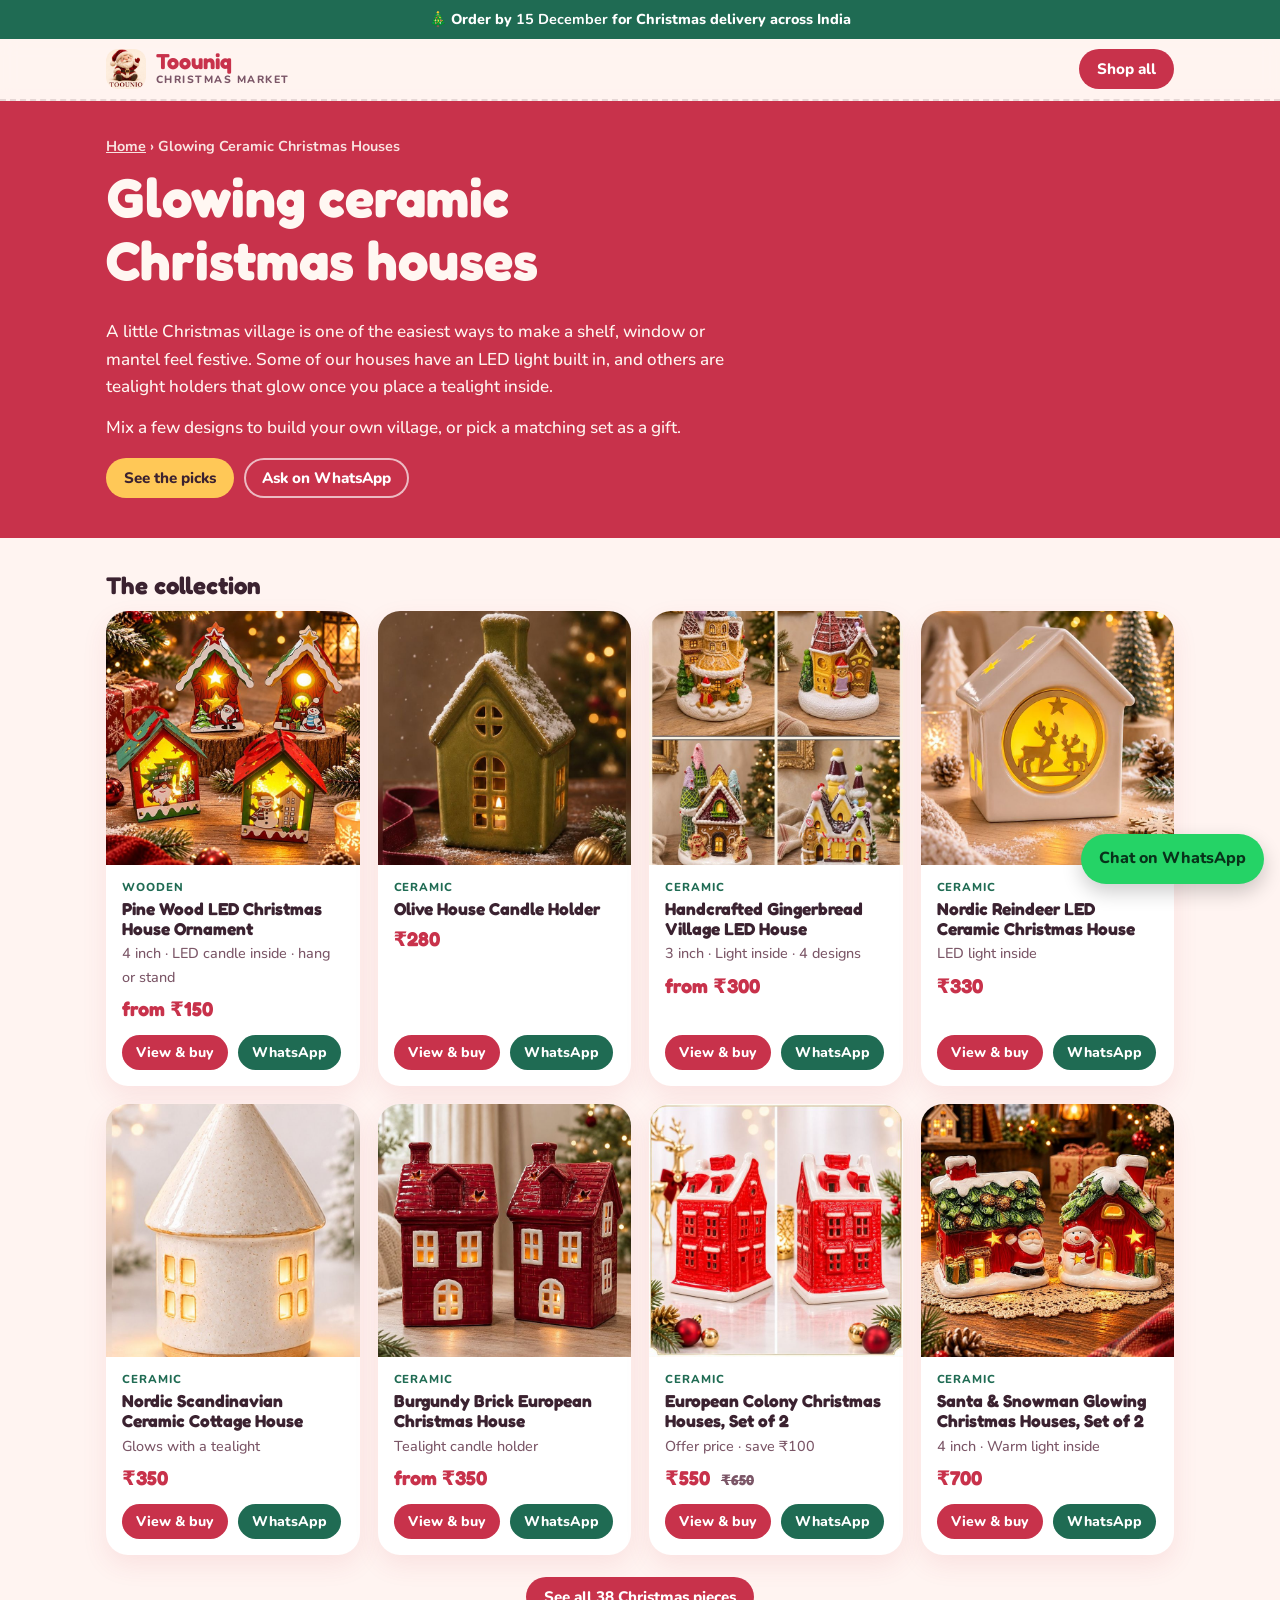
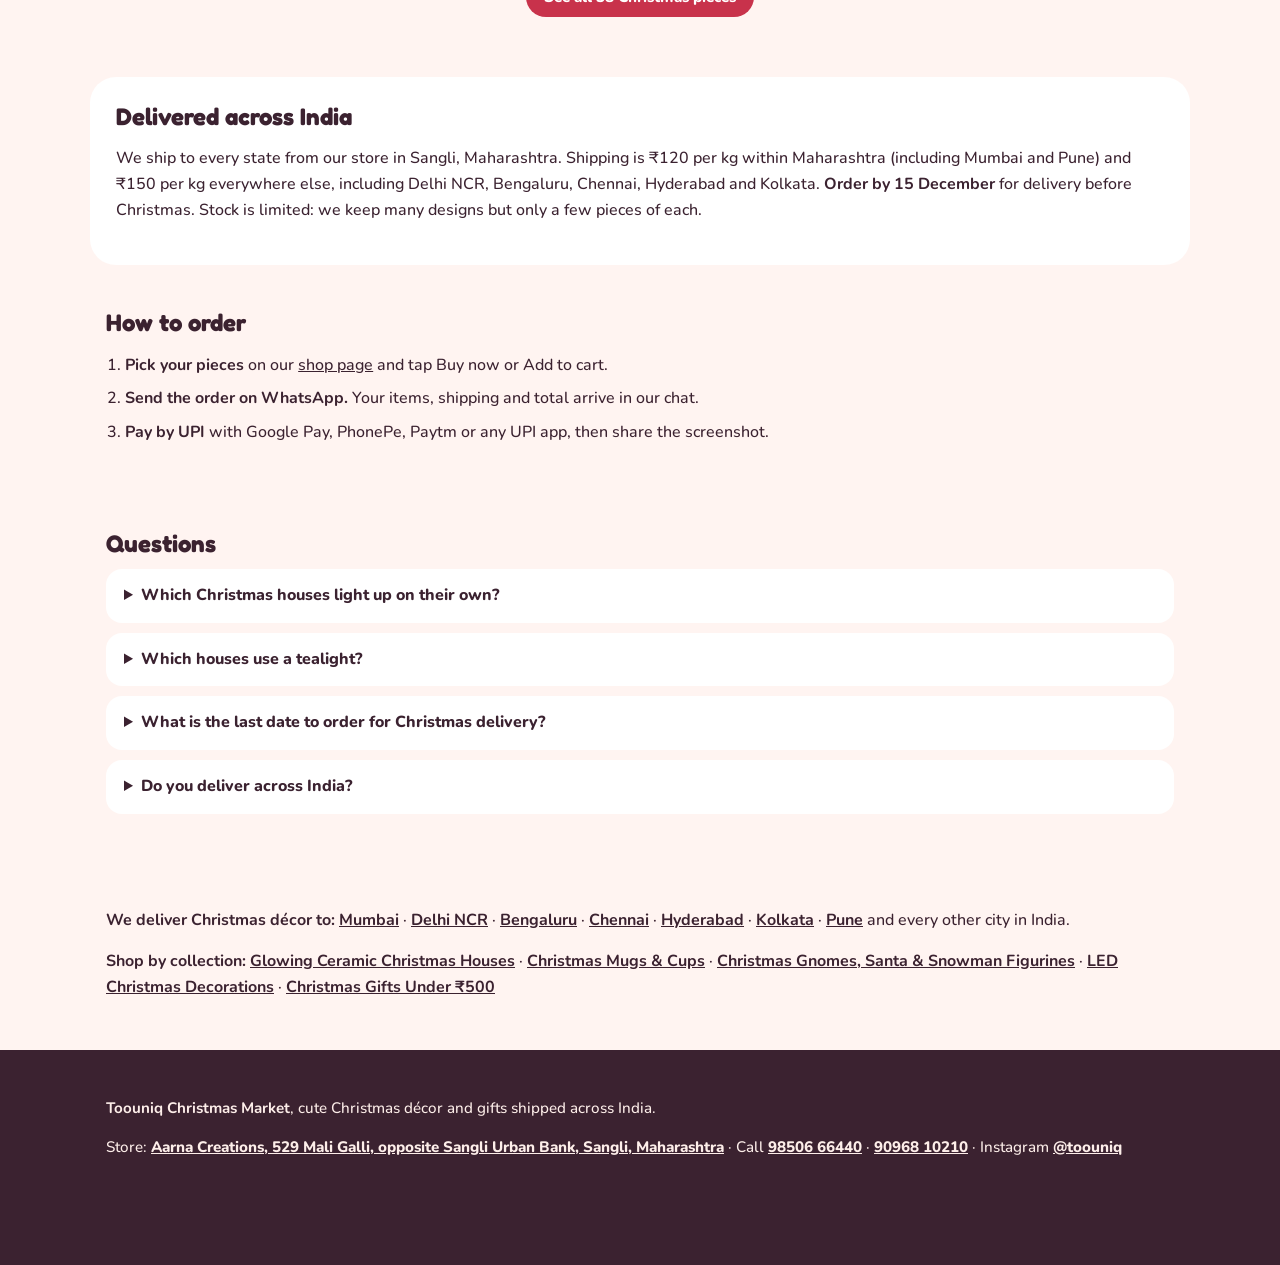
==== commit fee0ebcd: "Restore homepage SEO and full sitemap overwritten by uploads - Reapply title, meta/OG description, s" ====
--- a/ceramic-christmas-houses/index.html
+++ b/ceramic-christmas-houses/index.html
@@ -111,7 +111,7 @@
   </div>
 </article>
   </div>
-  <p class="more"><a class="b b-cran" href="../#shop">See all 34 Christmas pieces</a></p>
+  <p class="more"><a class="b b-cran" href="../#shop">See all 38 Christmas pieces</a></p>
 </section>
 <section class="wrap sec panel">
   <h2>Delivered across India</h2>
